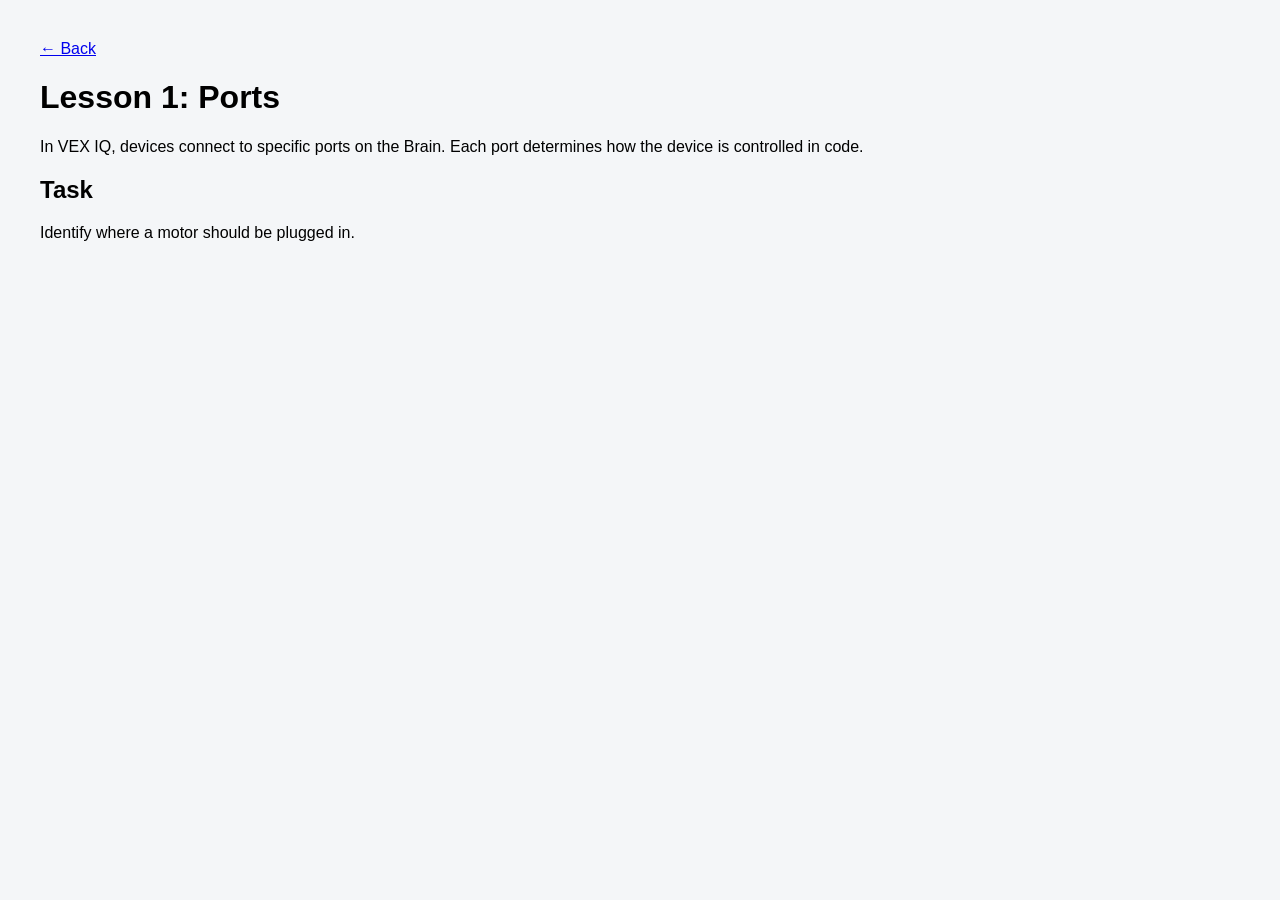
==== ports.html @ efdeea7b "Create ports.html" ====
<!DOCTYPE html>
<html>
<head>
    <title>Lesson 1: Ports</title>
    <link rel="stylesheet" href="style.css">
</head>
<body>

<a href="index.html" class="back-button">← Back</a>

<h1>Lesson 1: Ports</h1>

<p>
In VEX IQ, devices connect to specific ports on the Brain.
Each port determines how the device is controlled in code.
</p>

<h2>Task</h2>

<p>
Identify where a motor should be plugged in.
</p>

</body>
</html>
---- style.css ----
body {
    font-family: Arial, sans-serif;
    background-color: #f4f6f8;
    margin: 40px;
}

.title {
    text-align: center;
    margin-bottom: 50px;
}

.section {
    margin-bottom: 50px;
}

.lesson-container {
    display: flex;
    gap: 20px;
    flex-wrap: wrap;
}

.lesson-card {
    width: 220px;
    height: 120px;

    background-color: white;

    border-radius: 20px;

    display: flex;
    justify-content: center;
    align-items: center;

    font-weight: bold;

    box-shadow: 0 4px 12px rgba(0,0,0,0.1);

    transition: 0.2s;
}

.lesson-card:hover {
    transform: translateY(-5px);
    cursor: pointer;
}
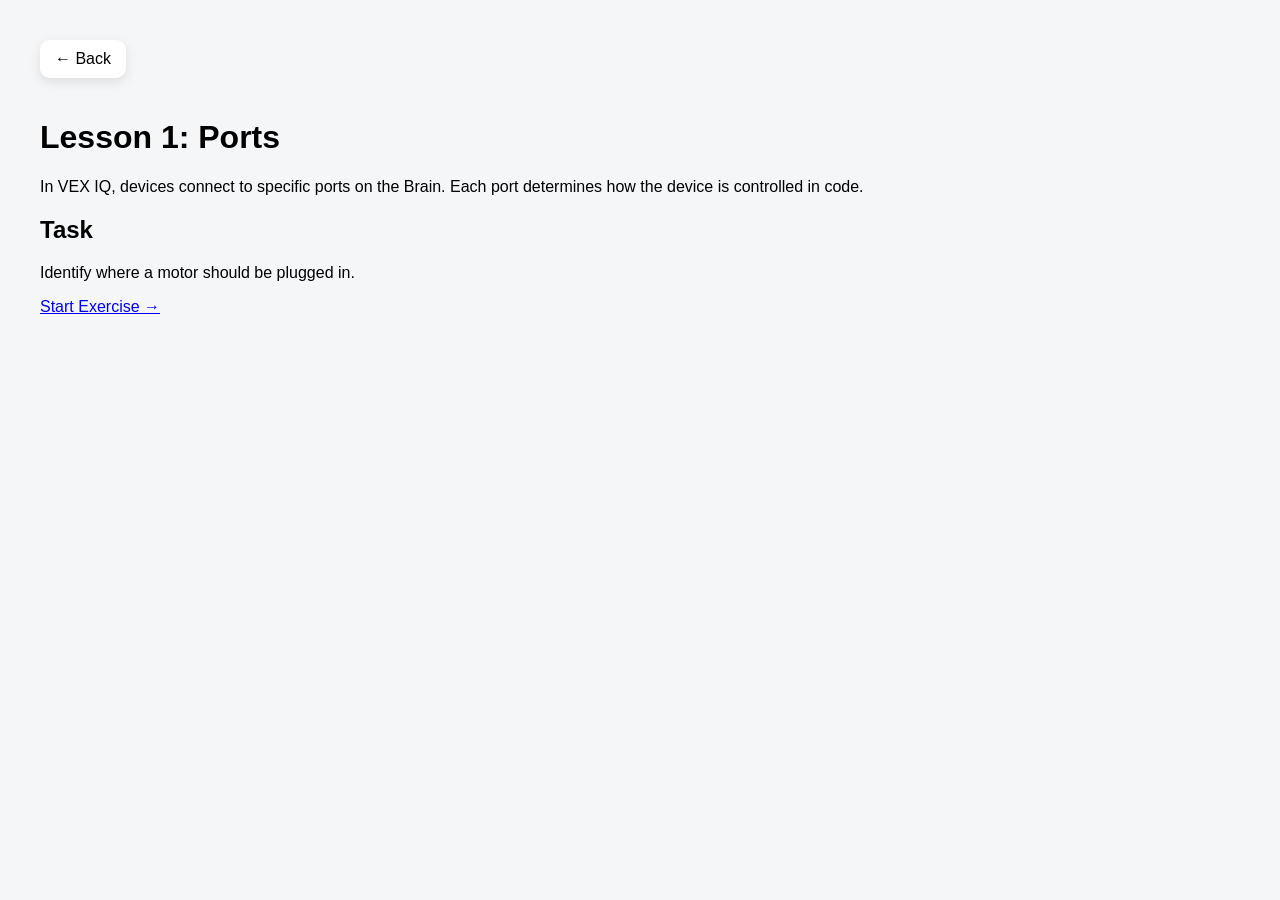
==== commit 552eff5c: "Update ports.html" ====
--- a/ports.html
+++ b/ports.html
@@ -21,5 +21,9 @@
 Identify where a motor should be plugged in.
 </p>
 
+<a href="portsexercise.html" class="start-button">
+    Start Exercise →
+</a>
+
 </body>
 </html>
--- a/style.css
+++ b/style.css
@@ -42,3 +42,14 @@
     transform: translateY(-5px);
     cursor: pointer;
 }
+
+.back-button {
+    display: inline-block;
+    margin-bottom: 20px;
+    padding: 10px 15px;
+    background: white;
+    border-radius: 10px;
+    text-decoration: none;
+    color: black;
+    box-shadow: 0 4px 12px rgba(0,0,0,0.1);
+}
